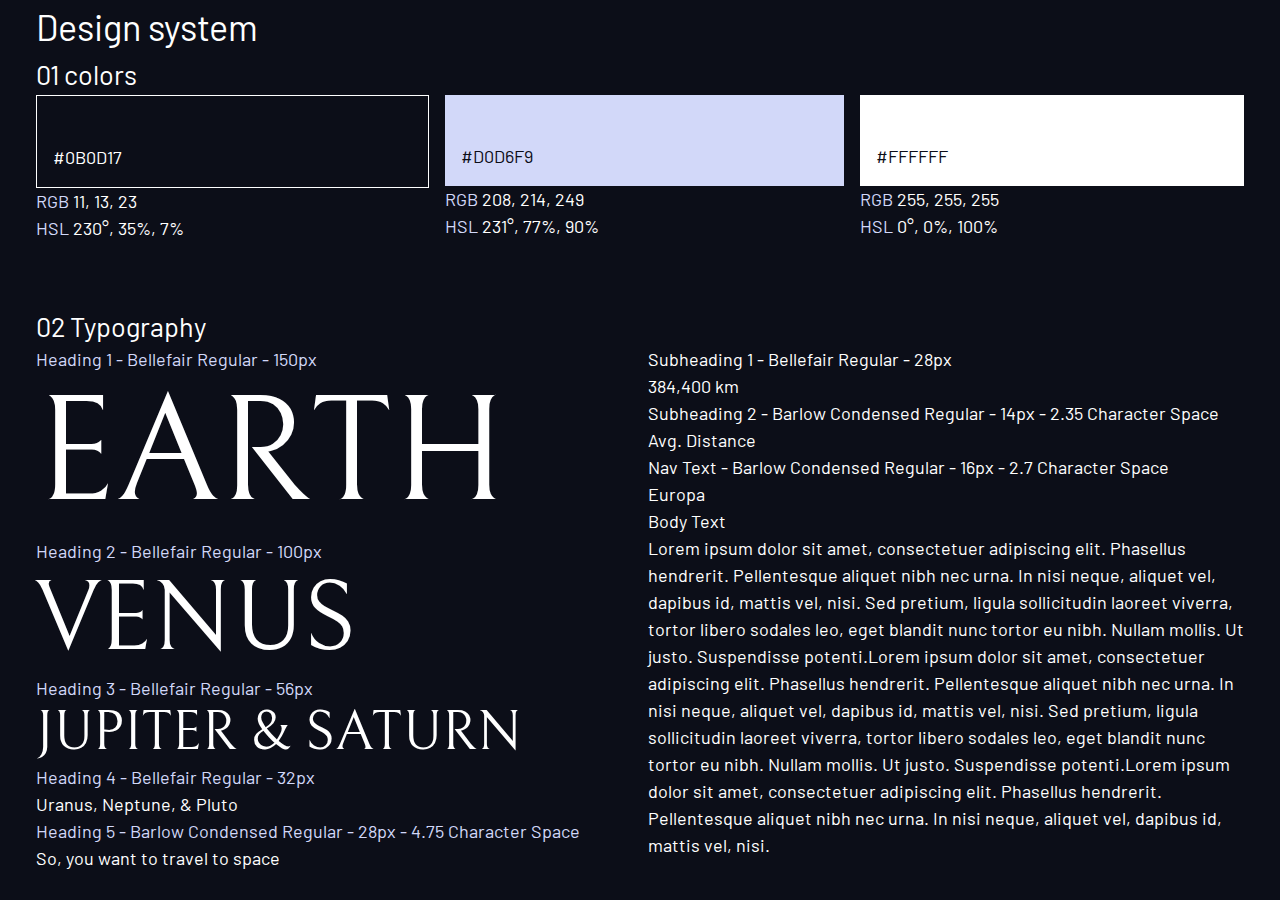
==== design-system.html @ 1acdbfc3 "Implementing design system" ====
<html>
    <head>
        <title>Design system</title>

         <!-- Google fonts -->
         <link rel="preconnect" href="https://fonts.googleapis.com">
         <link rel="preconnect" href="https://fonts.gstatic.com" crossorigin>
         <link href="https://fonts.googleapis.com/css2?family=Barlow+Condensed:wght@400;700&family=Bellefair&family=Barlow:wght@400;700&display=swap"
             rel="stylesheet">

        <link rel="stylesheet" href="index.css">
    </head>
    <body>
        <div class="container">
            <h1>Design system</h1>

            <section id="colors">
                <h2><span>01</span> colors</h2>
                <div class="flex">
                    <div style="flex-grow:1;">
                        <div class="bg-dark text-white" style="padding: 3rem 1rem 1rem; border: 1px solid white;">#0B0D17</div>
                        <p><span class="text-accent">RGB</span> 11, 13, 23</p>
                        <p><span class="text-accent">HSL</span> 230°, 35%, 7%</p>
                    </div>
                    <div  style="flex-grow:1;">
                        <div class="bg-accent text-dark" style="padding: 3rem 1rem 1rem">#D0D6F9</div>
                        <p><span class="text-accent">RGB</span> 208, 214, 249</p>
                        <p><span class="text-accent">HSL</span> 231°, 77%, 90%</p>
                    </div>
                    <div style="flex-grow:1;">
                        <div class="bg-white text-dark" style="padding: 3rem 1rem 1rem">#FFFFFF</div>
                        <p><span class="text-accent">RGB</span> 255, 255, 255</p>
                        <p><span class="text-accent">HSL</span> 0°, 0%, 100%</p>
                    </div>
                </div>
            </section>

            <section id="typography" style="margin: 4rem 0">
                <h2><span>02</span> Typography</h2>
                <div class="flex">
                    <div style="flex-basis: 100%">
                        <div> 
                            <p class="text-accent">Heading 1 - Bellefair Regular - 150px</p>
                            <p class="fs-900 ff-serif uppercase">Earth</p>
                        </div>
                        <div> 
                            <p class="text-accent">Heading 2 - Bellefair Regular - 100px</p>
                            <p class="fs-800 ff-serif uppercase">Venus</p>
                        </div>
                        <div> 
                            <p class="text-accent">Heading 3 - Bellefair Regular - 56px</p>
                            <p class="fs-700 ff-serif uppercase">Jupiter & Saturn</p>
                        </div>
                        <div> 
                            <p class="text-accent">Heading 4 - Bellefair Regular - 32px</p>
                            <p>Uranus, Neptune, & Pluto</p>
                        </div>
                        <div> 
                            <p class="text-accent">Heading 5 - Barlow Condensed Regular - 28px - 4.75 Character Space</p>
                            <p>So, you want to travel to space</p>
                        </div>
                    
                    </div>
                    
                    <div style="flex-basis: 100%">
                        <div> 
                            <p>Subheading 1 - Bellefair Regular - 28px</p>
                            <p>384,400 km</p>
                        </div>
                        <div> 
                            <p>Subheading 2 - Barlow Condensed Regular - 14px - 2.35 Character Space</p>
                            <p>Avg. Distance</p>
                        </div>
                        <div> 
                            <p>Nav Text - Barlow Condensed Regular - 16px - 2.7 Character Space</p>
                            <p>Europa</p>
                        </div>
                        <div> 
                            <p>Body Text</p>
                            <p>Lorem ipsum dolor sit amet, consectetuer adipiscing elit. Phasellus hendrerit. Pellentesque aliquet nibh nec urna. In nisi neque, aliquet vel, dapibus id, mattis vel, nisi. Sed pretium, ligula sollicitudin laoreet viverra, tortor libero sodales leo, eget blandit nunc tortor eu nibh. Nullam mollis. Ut justo. Suspendisse potenti.Lorem ipsum dolor sit amet, consectetuer adipiscing elit. Phasellus hendrerit. Pellentesque aliquet nibh nec urna. In nisi neque, aliquet vel, dapibus id, mattis vel, nisi. Sed pretium, ligula sollicitudin laoreet viverra, tortor libero sodales leo, eget blandit nunc tortor eu nibh. Nullam mollis. Ut justo. Suspendisse potenti.Lorem ipsum dolor sit amet, consectetuer adipiscing elit. Phasellus hendrerit. Pellentesque aliquet nibh nec urna. In nisi neque, aliquet vel, dapibus id, mattis vel, nisi. </p>
                        </div>
                    </div>
                </div>
            </section>
        </div>

        <script src="index.pack.js"></script>
    </body>
</html>
---- index.css ----
/* ---------------- */
/* Custom properties */
/* ---------------- */

:root {
    /* colors */
    --clr-dark: 230 35% 7%;
    --clr-light: 231 77% 90%;
    --clr-white: 0 0% 100%;

    /* font-sizes */
    --fs-900: 9.375rem;
    --fs-800: 6.25rem;
    --fs-700: 3.5rem;
    --fs-600: 2rem;
    --fs-500: 1.75rem;
    --fs-400: 1.125rem;
    --fs-300: 1rem;
    --fs-200: 0.875rem;

    /* font-families */
    --ff-serif: "Bellefair", serif;
    --ff-sans-cond: "Barlow Condensed", sans-serif;
    --ff-sans-normal: "Barlow", sans-serif;
}



/* ---------------- */
/* Reset            */
/* ---------------- */

/* Box sizing */
*,
*::before,
*::after{
    box-sizing: border-box;
}

/* Reset margins */
body,
h1,
h2,
h3,
h4,
h5,
p,
figure,
picture{
    margin:0;
}

h1,
h2,
h3,
h4,
h5,
p{
    font-weight: 400;
}

/* set up the body */
body{
    font-family: var(--ff-sans-normal);
    font-size: var(--fs-400);
    color: hsl(var(--clr-white));
    background-color: hsl(var(--clr-dark));
    line-height: 1.5;
    min-height: 100vh;
}

/* make images easier to work with */
img,
picture{
    max-width:100%;
    display:block;
}

/* make form elements easier to work with */
input,
button,
textarea,
select{
    font:inherit;
}

/* remove animations for people who've turned them off */
@media (prefers-reduced-motion: reduce) {  
    *,
    *::before,
    *::after {
      animation-duration: 0.01ms !important;
      animation-iteration-count: 1 !important;
      transition-duration: 0.01ms !important;
      scroll-behavior: auto !important;
    }
  }

/* ---------------- */
/* Utility classes  */
/* ---------------- */

.flex{
    display: flex;
    gap: var(--gap, 1rem);
}

.grid{
    display: grid;
    gap: var(--gap, 1rem);
}

.container{
    padding-inline: 2em;
    margin-inline: auto;
    max-width: 80rem;
}

.sr-only {
    position: absolute;
    width: 1px;
    height: 1px;
    padding: 0;
    margin: -1px;
    overflow: hidden;
    clip: rect(0,0,0,0);
    white-space: nowrap;
    border: 0;
}

/* colors */

.bg-dark{background-color: hsl(var(--clr-dark));}
.bg-accent{background-color: hsl(var(--clr-light));}
.bg-white{background-color: hsl(var(--clr-white));}

.text-dark{color: hsl(var(--clr-dark));}
.text-accent{color: hsl(var(--clr-light));}
.text-white{color: hsl(var(--clr-white));}

.example-component{
    background-color: hsl(var(--clr-light) / .2);
}

/* typography */

.ff-serif { font-family: var(--ff-serif); } 
.ff-sans-cond { font-family: var(--ff-sans-cond); } 
.ff-sans-normal { font-family: var(--ff-sans-normal); } 

.letter-spacing-1 { letter-spacing: 4.75px; } 
.letter-spacing-2 { letter-spacing: 2.7px; } 
.letter-spacing-3 { letter-spacing: 2.35px; } 

.uppercase { text-transform: uppercase; }

.fs-900 { font-size: var(--fs-900); }
.fs-800 { font-size: var(--fs-800); }
.fs-700 { font-size: var(--fs-700); }
.fs-600 { font-size: var(--fs-600); }
.fs-500 { font-size: var(--fs-500); }
.fs-400 { font-size: var(--fs-400); }
.fs-300 { font-size: var(--fs-300); }
.fs-200 { font-size: var(--fs-200); }

.fs-900,
.fs-800,
.fs-700,
.fs-600 {
    line-height: 1.1;
}
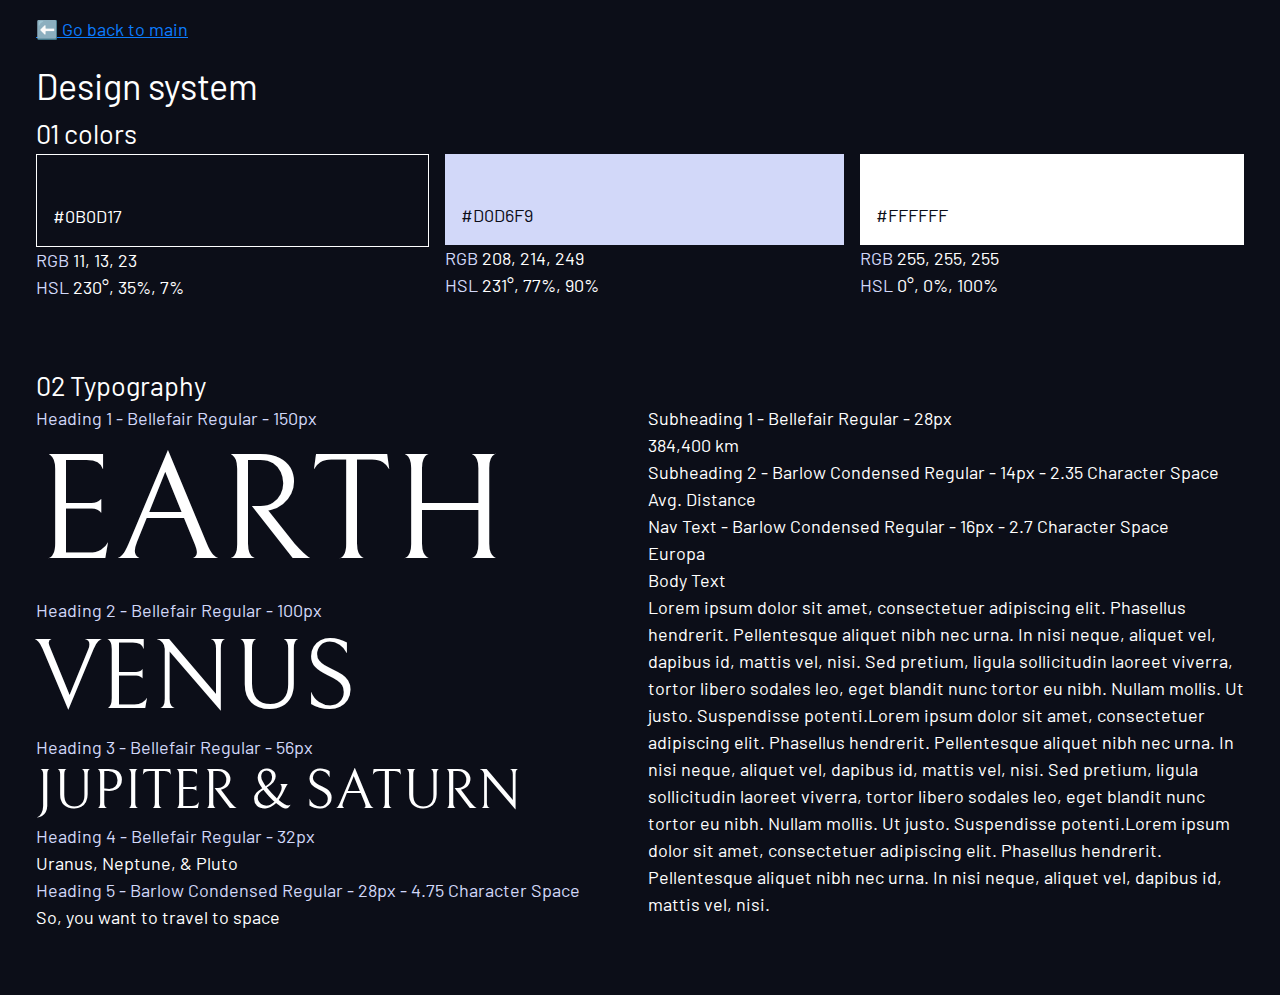
==== commit 71be13e1: "Setting up a link between two pages" ====
--- a/design-system.html
+++ b/design-system.html
@@ -11,7 +11,11 @@
         <link rel="stylesheet" href="index.css">
     </head>
     <body>
+        
         <div class="container">
+            <div class="back-container">
+                <a href="index.html">⬅️ Go back to main</a>
+            </div>
             <h1>Design system</h1>
 
             <section id="colors">
--- a/index.css
+++ b/index.css
@@ -168,4 +168,10 @@
 .fs-700,
 .fs-600 {
     line-height: 1.1;
+}
+
+.back-container a{
+    color: #0c7dff;
+    display: block;
+    margin: 1rem 0;
 }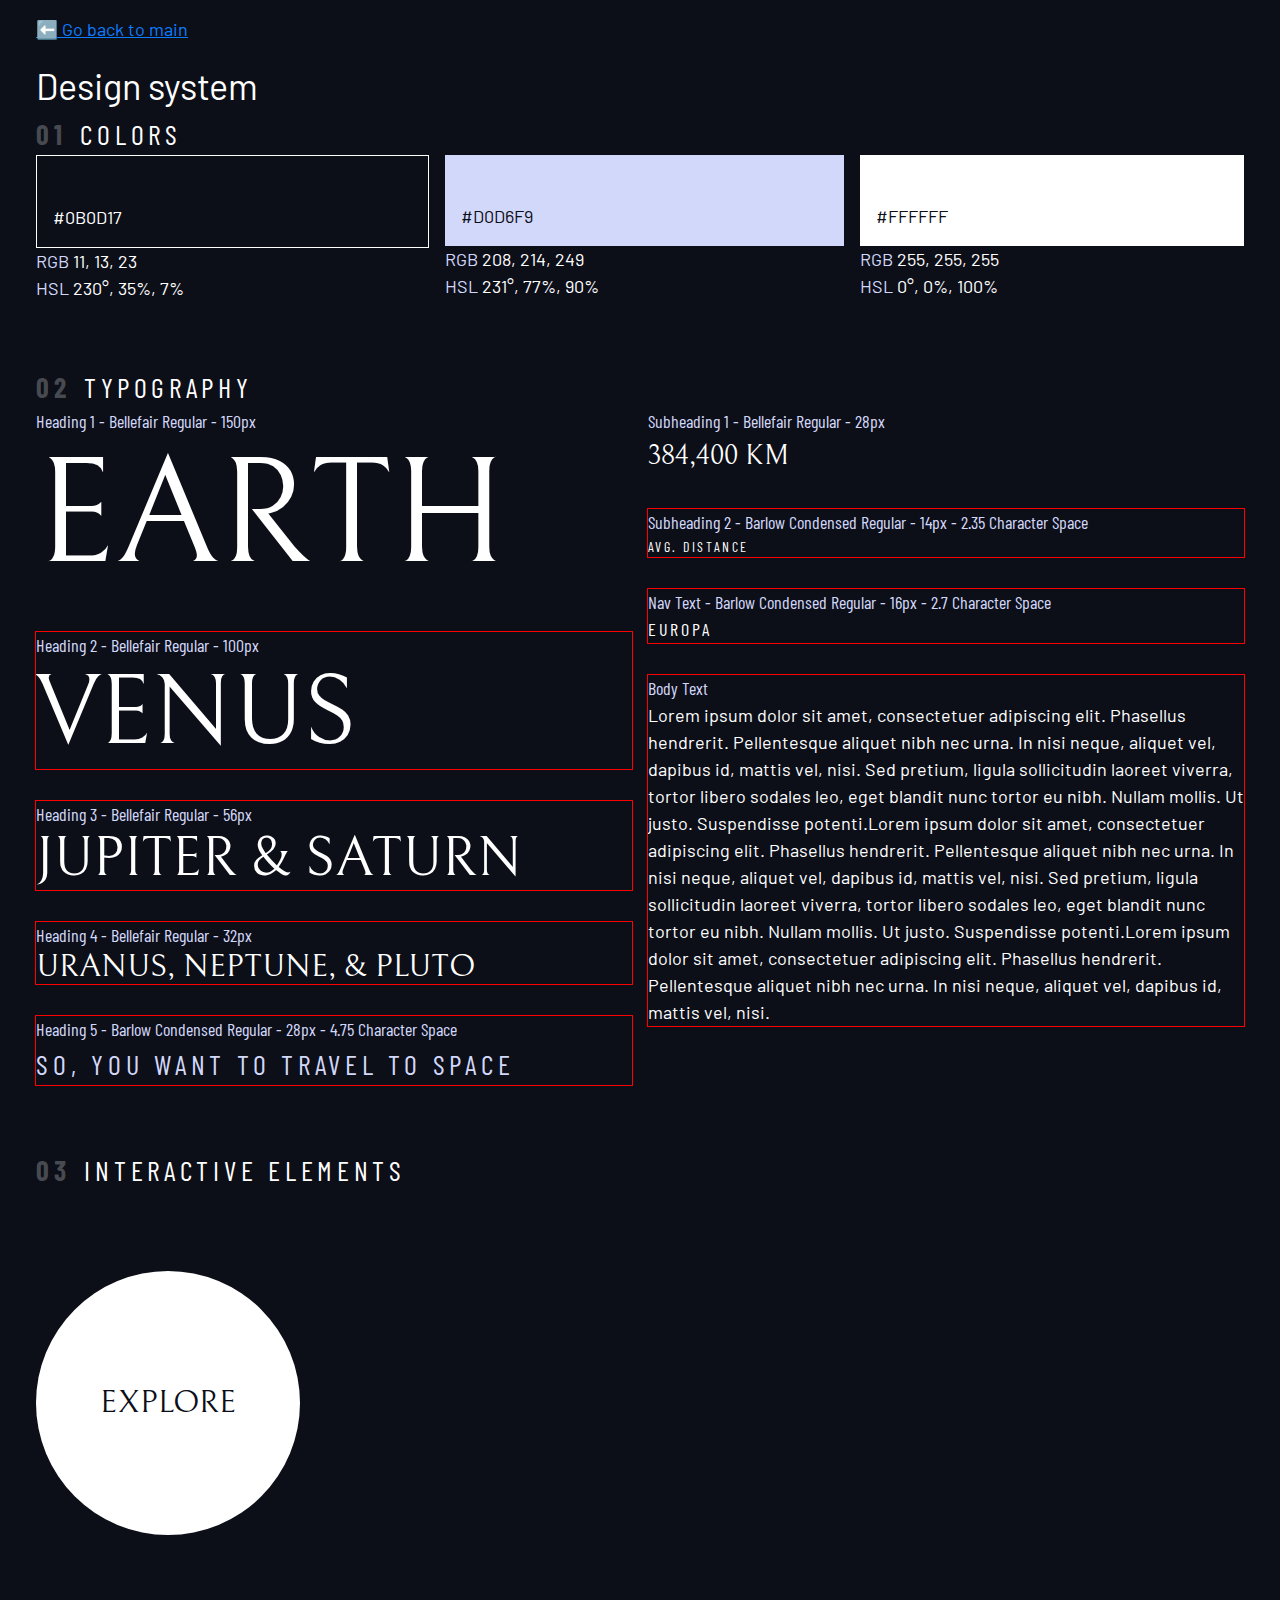
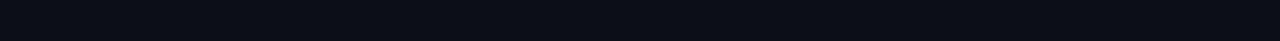
==== commit 894ac4bb: "Styled typography and first interactive element large button" ====
--- a/design-system.html
+++ b/design-system.html
@@ -19,7 +19,7 @@
             <h1>Design system</h1>
 
             <section id="colors">
-                <h2><span>01</span> colors</h2>
+                <h2 class="numbered-title"><span>01</span>colors</h2>
                 <div class="flex">
                     <div style="flex-grow:1;">
                         <div class="bg-dark text-white" style="padding: 3rem 1rem 1rem; border: 1px solid white;">#0B0D17</div>
@@ -40,49 +40,70 @@
             </section>
 
             <section id="typography" style="margin: 4rem 0">
-                <h2><span>02</span> Typography</h2>
+                <h2 class="numbered-title"><span>02</span>Typography</h2>
                 <div class="flex">
-                    <div style="flex-basis: 100%">
+                    <div class="flow" style="flex-basis: 100%; --flow-space:2rem;">
                         <div> 
-                            <p class="text-accent">Heading 1 - Bellefair Regular - 150px</p>
+                            <p class="text-accent ff-sans-cond fs-400">Heading 1 - Bellefair Regular - 150px</p>
                             <p class="fs-900 ff-serif uppercase">Earth</p>
                         </div>
                         <div> 
-                            <p class="text-accent">Heading 2 - Bellefair Regular - 100px</p>
+                            <p class="text-accent ff-sans-cond fs-400">Heading 2 - Bellefair Regular - 100px</p>
                             <p class="fs-800 ff-serif uppercase">Venus</p>
                         </div>
                         <div> 
-                            <p class="text-accent">Heading 3 - Bellefair Regular - 56px</p>
+                            <p class="text-accent ff-sans-cond fs-400">Heading 3 - Bellefair Regular - 56px</p>
                             <p class="fs-700 ff-serif uppercase">Jupiter & Saturn</p>
                         </div>
                         <div> 
-                            <p class="text-accent">Heading 4 - Bellefair Regular - 32px</p>
-                            <p>Uranus, Neptune, & Pluto</p>
+                            <p class="text-accent ff-sans-cond fs-400">Heading 4 - Bellefair Regular - 32px</p>
+                            <p class="fs-600 ff-serif uppercase">Uranus, Neptune, & Pluto</p>
                         </div>
                         <div> 
-                            <p class="text-accent">Heading 5 - Barlow Condensed Regular - 28px - 4.75 Character Space</p>
-                            <p>So, you want to travel to space</p>
+                            <p class="text-accent ff-sans-cond fs-400">Heading 5 - Barlow Condensed Regular - 28px - 4.75 Character Space</p>
+                            <p class="fs-500 ff-sans-cond uppercase letter-spacing-1 text-accent">So, you want to travel to space</p>
                         </div>
                     
                     </div>
                     
-                    <div style="flex-basis: 100%">
+                    <div class="flow" style="flex-basis: 100%; --flow-space:2rem;">
                         <div> 
-                            <p>Subheading 1 - Bellefair Regular - 28px</p>
-                            <p>384,400 km</p>
+                            <p class="text-accent ff-sans-cond fs-400">Subheading 1 - Bellefair Regular - 28px</p>
+                            <p class="ff-serif fs-500 uppercase">384,400 km</p>
                         </div>
                         <div> 
-                            <p>Subheading 2 - Barlow Condensed Regular - 14px - 2.35 Character Space</p>
-                            <p>Avg. Distance</p>
+                            <p class="text-accent ff-sans-cond fs-400">Subheading 2 - Barlow Condensed Regular - 14px - 2.35 Character Space</p>
+                            <p class="ff-sans-cond fs-200 uppercase letter-spacing-3">Avg. Distance</p>
                         </div>
                         <div> 
-                            <p>Nav Text - Barlow Condensed Regular - 16px - 2.7 Character Space</p>
-                            <p>Europa</p>
+                            <p class="text-accent ff-sans-cond fs-400">Nav Text - Barlow Condensed Regular - 16px - 2.7 Character Space</p>
+                            <p class="fs-400 uppercase ff-sans-cond letter-spacing-2">Europa</p>
                         </div>
                         <div> 
-                            <p>Body Text</p>
-                            <p>Lorem ipsum dolor sit amet, consectetuer adipiscing elit. Phasellus hendrerit. Pellentesque aliquet nibh nec urna. In nisi neque, aliquet vel, dapibus id, mattis vel, nisi. Sed pretium, ligula sollicitudin laoreet viverra, tortor libero sodales leo, eget blandit nunc tortor eu nibh. Nullam mollis. Ut justo. Suspendisse potenti.Lorem ipsum dolor sit amet, consectetuer adipiscing elit. Phasellus hendrerit. Pellentesque aliquet nibh nec urna. In nisi neque, aliquet vel, dapibus id, mattis vel, nisi. Sed pretium, ligula sollicitudin laoreet viverra, tortor libero sodales leo, eget blandit nunc tortor eu nibh. Nullam mollis. Ut justo. Suspendisse potenti.Lorem ipsum dolor sit amet, consectetuer adipiscing elit. Phasellus hendrerit. Pellentesque aliquet nibh nec urna. In nisi neque, aliquet vel, dapibus id, mattis vel, nisi. </p>
+                            <p class="text-accent ff-sans-cond fs-400">Body Text</p>
+                            <p class="ff-400">Lorem ipsum dolor sit amet, consectetuer adipiscing elit. Phasellus hendrerit. Pellentesque aliquet nibh nec urna. In nisi neque, aliquet vel, dapibus id, mattis vel, nisi. Sed pretium, ligula sollicitudin laoreet viverra, tortor libero sodales leo, eget blandit nunc tortor eu nibh. Nullam mollis. Ut justo. Suspendisse potenti.Lorem ipsum dolor sit amet, consectetuer adipiscing elit. Phasellus hendrerit. Pellentesque aliquet nibh nec urna. In nisi neque, aliquet vel, dapibus id, mattis vel, nisi. Sed pretium, ligula sollicitudin laoreet viverra, tortor libero sodales leo, eget blandit nunc tortor eu nibh. Nullam mollis. Ut justo. Suspendisse potenti.Lorem ipsum dolor sit amet, consectetuer adipiscing elit. Phasellus hendrerit. Pellentesque aliquet nibh nec urna. In nisi neque, aliquet vel, dapibus id, mattis vel, nisi. </p>
                         </div>
+                    </div>
+                </div>
+            </section>
+
+            <section>
+                <h2 class="numbered-title"><span>03</span>Interactive elements</h2>
+
+                <!-- navigation -->
+                <div></div>
+
+                <div class="flex">
+                    <div style="margin-top: 5rem;">
+                        <!-- explore button -->
+                        <a href="#" class="large-button fs-600 ff-serif uppercase text-dark bg-white">Explore</a>
+                    </div>
+                    <div style="margin-bottom: 50vh;">
+                        <!-- Tabs -->
+
+                        <!-- Dots -->
+                        
+                        <!-- Numbers -->    
                     </div>
                 </div>
             </section>
--- a/index.css
+++ b/index.css
@@ -110,6 +110,11 @@
     gap: var(--gap, 1rem);
 }
 
+.flow > *:where(:not(:first-child)){
+    margin-top: var(--flow-space, 1rem);
+    outline: 1px solid red;
+}
+
 .container{
     padding-inline: 2em;
     margin-inline: auto;
@@ -138,10 +143,6 @@
 .text-accent{color: hsl(var(--clr-light));}
 .text-white{color: hsl(var(--clr-white));}
 
-.example-component{
-    background-color: hsl(var(--clr-light) / .2);
-}
-
 /* typography */
 
 .ff-serif { font-family: var(--ff-serif); } 
@@ -174,4 +175,52 @@
     color: #0c7dff;
     display: block;
     margin: 1rem 0;
+}
+
+.numbered-title{
+    font-size: var(--fs-500);
+    text-transform: uppercase;
+    font-family: var(--ff-sans-cond);
+    font-weight: 400;
+    letter-spacing: 4.72px;;
+
+}
+
+.numbered-title span{
+    color: hsl(var(--clr-white) / .25);
+    font-weight: 700;
+    margin-right:.5em;
+}
+
+/* ---------------- */
+/* Components       */
+/* ---------------- */
+
+.large-button{
+    position: relative;
+    display: grid;
+    z-index: 1;
+    padding: 0 2em;
+    aspect-ratio: 1;
+    place-items: center;
+    border-radius: 50%;
+    text-decoration: none;
+}
+
+.large-button::after{
+    content: '';
+    z-index: -1;
+    position: absolute;
+    background: hsl(var(--clr-white) / .15);
+    width: 100%;
+    height:100%;
+    border-radius:50%;
+    opacity: 0.1;
+    transition: opacity 500ms linear, transform 750ms ease-in-out;
+}
+
+.large-button:hover::after,
+.large-button:focus::after{
+    transform: scale(1.5);
+    opacity: 1;
 }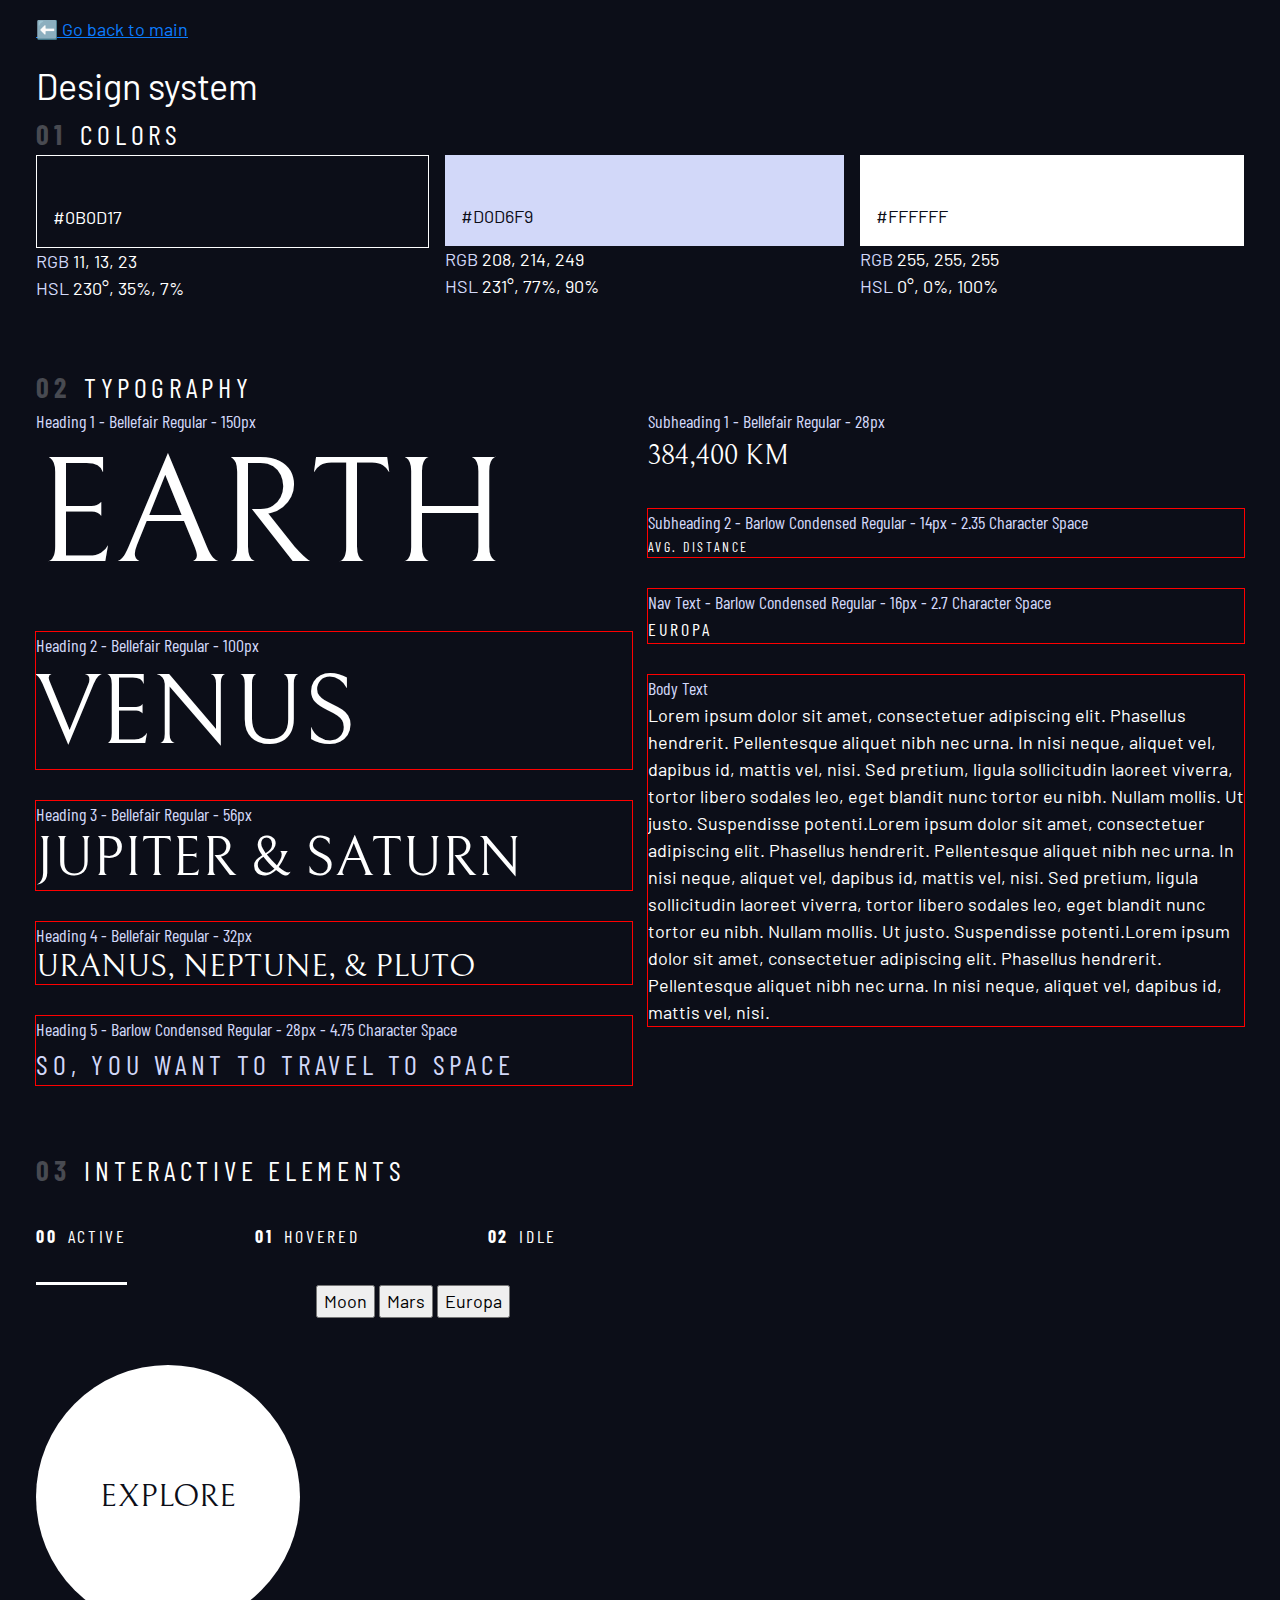
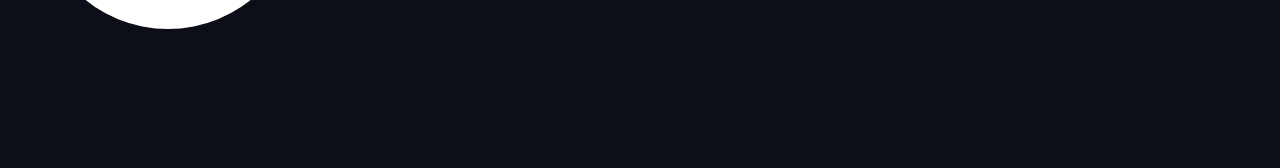
==== commit 9d85bb9f: "Add navigation" ====
--- a/design-system.html
+++ b/design-system.html
@@ -91,7 +91,15 @@
                 <h2 class="numbered-title"><span>03</span>Interactive elements</h2>
 
                 <!-- navigation -->
-                <div></div>
+                <div>
+                    <nav>
+                        <ul class="primary-navigation underline-indicators flex">
+                            <li class="active"><a class="ff-sans-cond fs-400 uppercase text-white letter-spacing-2"href="#"><span>00</span> Active</a>
+                            <li><a class="ff-sans-cond fs-400 uppercase text-white letter-spacing-2"href="#"><span>01</span> Hovered</a>
+                            <li><a class="ff-sans-cond fs-400 uppercase text-white letter-spacing-2"href="#"><span>02</span> Idle</a>
+                        </ul>
+                    </nav>
+                </div>
 
                 <div class="flex">
                     <div style="margin-top: 5rem;">
@@ -100,7 +108,11 @@
                     </div>
                     <div style="margin-bottom: 50vh;">
                         <!-- Tabs -->
-
+                        <div class="">
+                            <button>Moon</button>
+                            <button>Mars</button>
+                            <button>Europa</button>
+                        </div>
                         <!-- Dots -->
                         
                         <!-- Numbers -->    
--- a/index.css
+++ b/index.css
@@ -215,7 +215,7 @@
     width: 100%;
     height:100%;
     border-radius:50%;
-    opacity: 0.1;
+    opacity: 0;
     transition: opacity 500ms linear, transform 750ms ease-in-out;
 }
 
@@ -223,4 +223,35 @@
 .large-button:focus::after{
     transform: scale(1.5);
     opacity: 1;
+}
+
+.primary-navigation{
+    --gap:8rem;
+    --underline-gap: 2rem;
+    list-style: none;
+    padding:0;
+    margin:0;
+}
+
+.primary-navigation a{
+    text-decoration: none;
+}
+
+.primary-navigation a > span{
+    font-weight: 700;
+    margin-right: .2em;
+}
+
+.underline-indicators > * {
+    padding: var(--underline-gap, 1rem) 0;
+    border-bottom: .2rem solid hsl(var(--clr-white) / 0);
+}
+
+.underline-indicators > *:hover,
+.underline-indicators > *:focus{
+    border-color: hsl( var(--clr-white) / .5);
+}
+
+.underline-indicators > .active{
+    border-color: hsl(var(--clr-white)/1)
 }